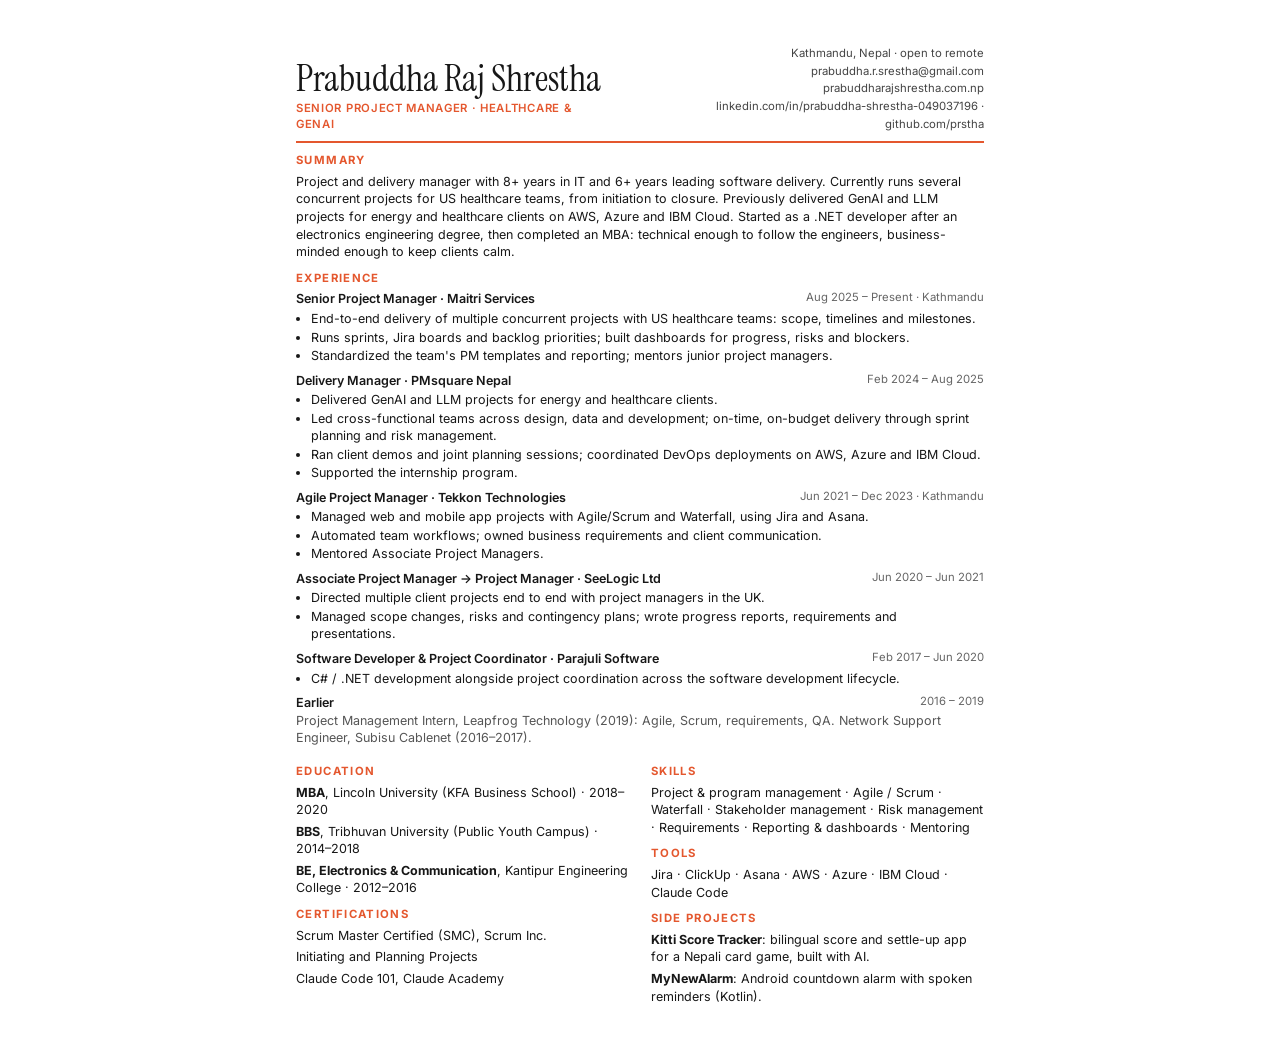
==== cv.html @ 423414fb "Share image, CV download, early career in journey, accurate delivery stat Co-Authored-By: Claude Opu" ====
<!doctype html>
<html lang="en">
<head>
<meta charset="utf-8" />
<meta name="viewport" content="width=device-width, initial-scale=1" />
<meta name="robots" content="noindex" />
<title>CV · Prabuddha Raj Shrestha</title>
<!-- Source for Prabuddha-Raj-Shrestha-CV.pdf. Edit here, then print to PDF (A4, no margins, background graphics on). -->
<link href="https://fonts.googleapis.com/css2?family=Instrument+Serif&family=Inter:wght@400;500;600&display=swap" rel="stylesheet" />
<style>
  @page { size: A4; margin: 0; }
  * { box-sizing: border-box; }
  body { margin: 0; background: #fff; color: #171717; font: 9.4pt/1.4 Inter, Arial, sans-serif; }
  .page { width: 210mm; padding: 12mm 14mm 8mm; margin: 0 auto; }
  header { display: flex; justify-content: space-between; align-items: flex-end; border-bottom: 2px solid #e4572e; padding-bottom: 8px; margin-bottom: 10px; }
  h1 { font: 400 28pt/1 'Instrument Serif', Georgia, serif; margin: 0 0 4px; }
  .role { color: #e4572e; font-weight: 600; letter-spacing: .06em; text-transform: uppercase; font-size: 8.5pt; margin: 0; }
  .contact { text-align: right; font-size: 8.5pt; line-height: 1.55; color: #444; }
  .contact a { color: inherit; text-decoration: none; }
  h2 { font-size: 8.5pt; letter-spacing: .12em; text-transform: uppercase; color: #e4572e; margin: 10px 0 4px; }
  p { margin: 0 0 4px; }
  .job { margin-bottom: 7px; break-inside: avoid; }
  .job__h { display: flex; justify-content: space-between; gap: 12px; }
  .job__h b { font-weight: 600; }
  .job__h span { color: #666; font-size: 8.5pt; white-space: nowrap; }
  ul { margin: 2px 0 0; padding-left: 15px; }
  li { margin: 1px 0; }
  .two { display: grid; grid-template-columns: 1fr 1fr; gap: 0 22px; }
  .muted { color: #555; }
</style>
</head>
<body>
<div class="page">
  <header>
    <div>
      <h1>Prabuddha Raj Shrestha</h1>
      <p class="role">Senior Project Manager · Healthcare &amp; GenAI</p>
    </div>
    <div class="contact">
      Kathmandu, Nepal · open to remote<br />
      <a href="mailto:prabuddha.r.srestha@gmail.com">prabuddha.r.srestha@gmail.com</a><br />
      <a href="https://prabuddharajshrestha.com.np">prabuddharajshrestha.com.np</a><br />
      <a href="https://www.linkedin.com/in/prabuddha-shrestha-049037196/">linkedin.com/in/prabuddha-shrestha-049037196</a> · <a href="https://github.com/prstha">github.com/prstha</a>
    </div>
  </header>

  <h2>Summary</h2>
  <p>Project and delivery manager with 8+ years in IT and 6+ years leading software delivery. Currently runs several concurrent projects for US healthcare teams, from initiation to closure. Previously delivered GenAI and LLM projects for energy and healthcare clients on AWS, Azure and IBM Cloud. Started as a .NET developer after an electronics engineering degree, then completed an MBA: technical enough to follow the engineers, business-minded enough to keep clients calm.</p>

  <h2>Experience</h2>
  <div class="job">
    <div class="job__h"><b>Senior Project Manager · Maitri Services</b><span>Aug 2025 – Present · Kathmandu</span></div>
    <ul>
      <li>End-to-end delivery of multiple concurrent projects with US healthcare teams: scope, timelines and milestones.</li>
      <li>Runs sprints, Jira boards and backlog priorities; built dashboards for progress, risks and blockers.</li>
      <li>Standardized the team's PM templates and reporting; mentors junior project managers.</li>
    </ul>
  </div>
  <div class="job">
    <div class="job__h"><b>Delivery Manager · PMsquare Nepal</b><span>Feb 2024 – Aug 2025</span></div>
    <ul>
      <li>Delivered GenAI and LLM projects for energy and healthcare clients.</li>
      <li>Led cross-functional teams across design, data and development; on-time, on-budget delivery through sprint planning and risk management.</li>
      <li>Ran client demos and joint planning sessions; coordinated DevOps deployments on AWS, Azure and IBM Cloud.</li>
      <li>Supported the internship program.</li>
    </ul>
  </div>
  <div class="job">
    <div class="job__h"><b>Agile Project Manager · Tekkon Technologies</b><span>Jun 2021 – Dec 2023 · Kathmandu</span></div>
    <ul>
      <li>Managed web and mobile app projects with Agile/Scrum and Waterfall, using Jira and Asana.</li>
      <li>Automated team workflows; owned business requirements and client communication.</li>
      <li>Mentored Associate Project Managers.</li>
    </ul>
  </div>
  <div class="job">
    <div class="job__h"><b>Associate Project Manager → Project Manager · SeeLogic Ltd</b><span>Jun 2020 – Jun 2021</span></div>
    <ul>
      <li>Directed multiple client projects end to end with project managers in the UK.</li>
      <li>Managed scope changes, risks and contingency plans; wrote progress reports, requirements and presentations.</li>
    </ul>
  </div>
  <div class="job">
    <div class="job__h"><b>Software Developer &amp; Project Coordinator · Parajuli Software</b><span>Feb 2017 – Jun 2020</span></div>
    <ul>
      <li>C# / .NET development alongside project coordination across the software development lifecycle.</li>
    </ul>
  </div>
  <div class="job">
    <div class="job__h"><b>Earlier</b><span>2016 – 2019</span></div>
    <p class="muted">Project Management Intern, Leapfrog Technology (2019): Agile, Scrum, requirements, QA. Network Support Engineer, Subisu Cablenet (2016–2017).</p>
  </div>

  <div class="two">
    <div>
      <h2>Education</h2>
      <p><b>MBA</b>, Lincoln University (KFA Business School) · 2018–2020</p>
      <p><b>BBS</b>, Tribhuvan University (Public Youth Campus) · 2014–2018</p>
      <p><b>BE, Electronics &amp; Communication</b>, Kantipur Engineering College · 2012–2016</p>
      <h2>Certifications</h2>
      <p>Scrum Master Certified (SMC), Scrum Inc.</p>
      <p>Initiating and Planning Projects</p>
      <p>Claude Code 101, Claude Academy</p>
    </div>
    <div>
      <h2>Skills</h2>
      <p>Project &amp; program management · Agile / Scrum · Waterfall · Stakeholder management · Risk management · Requirements · Reporting &amp; dashboards · Mentoring</p>
      <h2>Tools</h2>
      <p>Jira · ClickUp · Asana · AWS · Azure · IBM Cloud · Claude Code</p>
      <h2>Side projects</h2>
      <p><b>Kitti Score Tracker</b>: bilingual score and settle-up app for a Nepali card game, built with AI.</p>
      <p><b>MyNewAlarm</b>: Android countdown alarm with spoken reminders (Kotlin).</p>
    </div>
  </div>
</div>
</body>
</html>
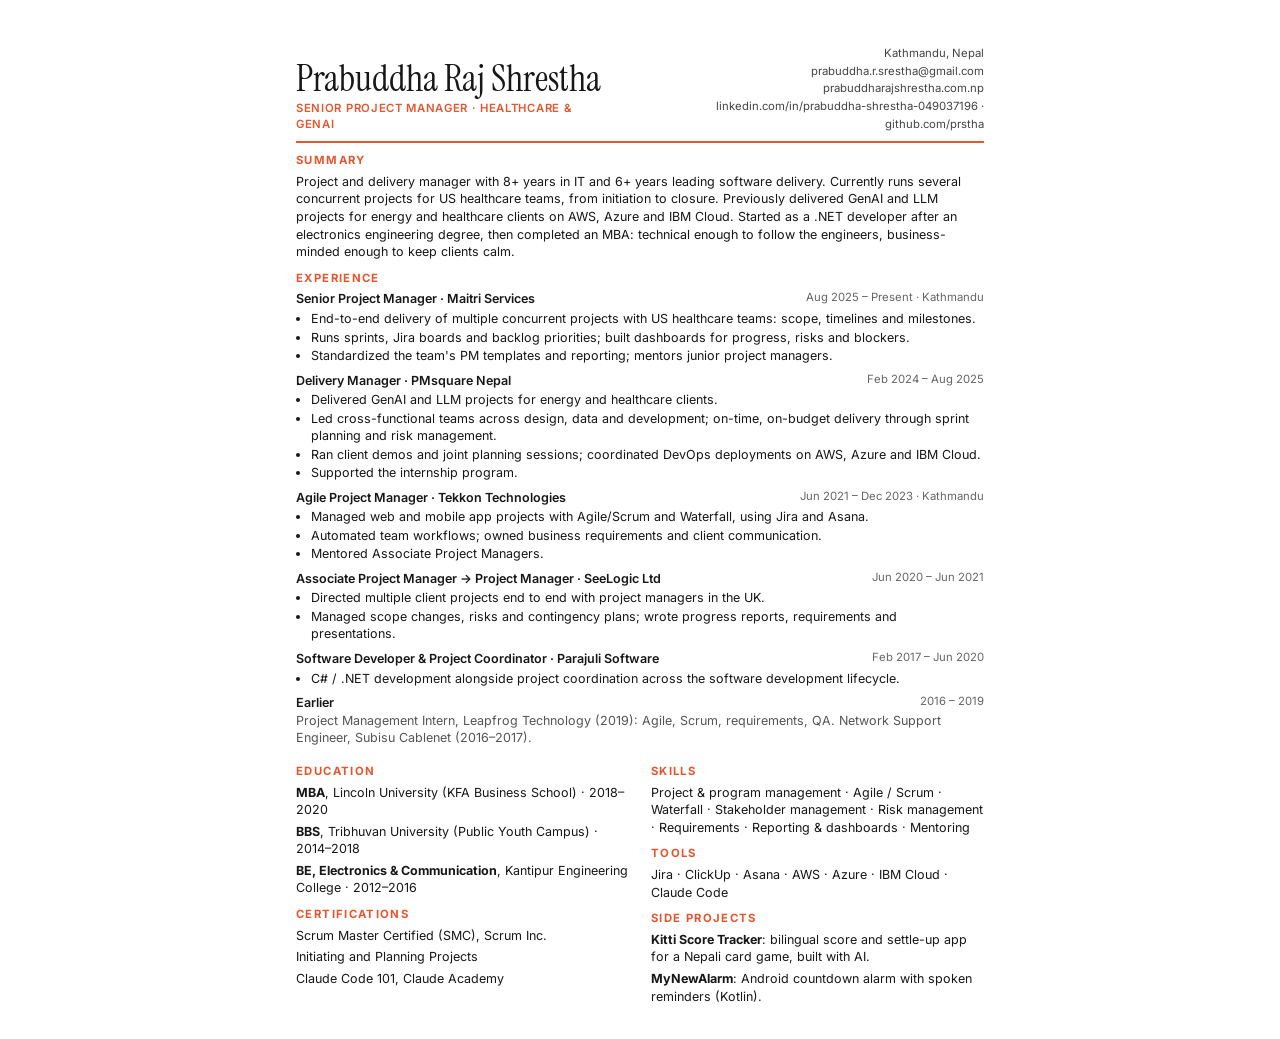
==== commit 81a493c9: "Remove open-to-opportunities badge from site and CV Co-Authored-By: Claude Opus 5.5 <noreply@anthrop" ====
--- a/cv.html
+++ b/cv.html
@@ -37,7 +37,7 @@
       <p class="role">Senior Project Manager · Healthcare &amp; GenAI</p>
     </div>
     <div class="contact">
-      Kathmandu, Nepal · open to remote<br />
+      Kathmandu, Nepal<br />
       <a href="mailto:prabuddha.r.srestha@gmail.com">prabuddha.r.srestha@gmail.com</a><br />
       <a href="https://prabuddharajshrestha.com.np">prabuddharajshrestha.com.np</a><br />
       <a href="https://www.linkedin.com/in/prabuddha-shrestha-049037196/">linkedin.com/in/prabuddha-shrestha-049037196</a> · <a href="https://github.com/prstha">github.com/prstha</a>
